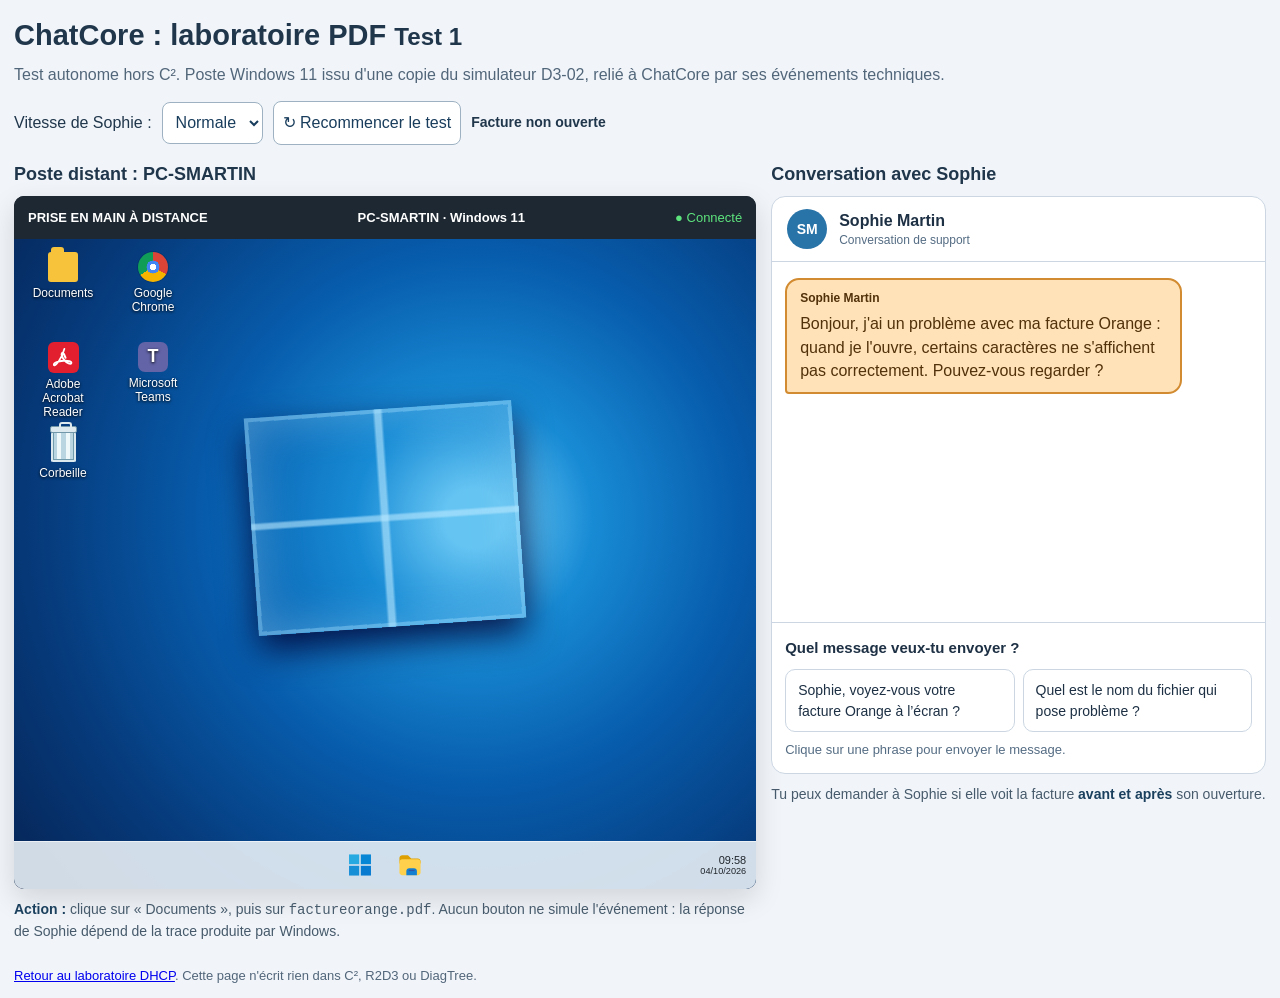
==== lab-pdf.html @ 81108e4c "Publier laboratoire PDF autonome avec vrai Windows D3-02 et dialogue conditionnel" ====
<!doctype html>
<html lang="fr"><head>
<meta charset="utf-8"><meta name="viewport" content="width=device-width, initial-scale=1">
<title>ChatCore - Laboratoire PDF D3-02</title>
<link rel="stylesheet" href="./v0.1/chatcore.css">
<link rel="stylesheet" href="./lab-pdf/windows-c2.css">
<link rel="stylesheet" href="./lab-pdf/windows-scenario.css">
<style>
*{box-sizing:border-box}body{margin:0;background:#f1f5fa;color:#20364b;font:16px/1.5 Arial,sans-serif}
main{max-width:1550px;margin:auto;padding:14px}h1{font-size:clamp(22px,3vw,29px);margin:0}
.intro{margin:5px 0 14px;color:#52667a}.layout{display:grid;grid-template-columns:minmax(0,1.35fr) minmax(340px,0.9fr);gap:15px;align-items:start}
.layout>section{min-width:0}.layout h2{font-size:18px;margin:0 0 8px}
.toolbar{display:flex;gap:10px;flex-wrap:wrap;align-items:center;margin:10px 0 16px}
.toolbar select,.toolbar button{border:1px solid #9db1c2;border-radius:8px;padding:9px;background:white;color:#193d5c;font:inherit;min-height:42px}
.toolbar button{cursor:pointer}.lab-status{font-size:14px;font-weight:bold}
.lab-tip{font-size:14px;margin:10px 0;color:#465a6b}.lab-tip strong{color:#1b405e}
#pdf-windows{min-width:0}#pdf-chat{min-width:0}.chatcore .cc-history{height:clamp(250px,40vh,420px)}
footer{margin-top:14px;font-size:13px;color:#52667a}
@media(max-width:920px){.layout{grid-template-columns:minmax(0,1fr)}}
@media(prefers-color-scheme:dark){body{background:#101b29;color:#eaf1fa}.intro,.lab-tip,footer{color:#bbcadd}.lab-tip strong{color:#e8f1ff}.toolbar select,.toolbar button{background:#20364e;color:#eaf1fa;border-color:#586d80}}
</style>
</head>
<body><main>
<h1>ChatCore : laboratoire PDF <small>Test 1</small></h1>
<p class="intro">Test autonome hors C². Poste Windows 11 issu d'une copie du simulateur D3-02, relié à ChatCore par ses événements techniques.</p>
<div class="toolbar">
<label for="speed">Vitesse de Sophie :</label><select id="speed"><option value="slow">Lente</option><option value="normal" selected>Normale</option><option value="fast">Rapide</option></select>
<button type="button" id="restart">↻ Recommencer le test</button>
<span id="status" class="lab-status" aria-live="polite">Facture non ouverte</span>
</div>
<div class="layout">
<section aria-label="Windows 11 simulé">
<h2>Poste distant : PC-SMARTIN</h2>
<div id="pdf-windows"></div>
<p class="lab-tip"><strong>Action :</strong> clique sur « Documents », puis sur <code>factureorange.pdf</code>. Aucun bouton ne simule l'événement : la réponse de Sophie dépend de la trace produite par Windows.</p>
</section>
<section aria-label="Dialogue client">
<h2>Conversation avec Sophie</h2>
<div id="pdf-chat"></div>
<p class="lab-tip">Tu peux demander à Sophie si elle voit la facture <strong>avant et après</strong> son ouverture.</p>
</section>
</div>
<footer><a href="./">Retour au laboratoire DHCP</a>. Cette page n'écrit rien dans C², R2D3 ou DiagTree.</footer>
</main>
<script src="./v0.1/chatcore.js"></script>
<script src="./v0.1/chatcore-ui.js"></script>
<script src="./lab-pdf/windows-c2.js"></script>
<script src="./lab-pdf/windows-scenario.js"></script>
<script src="./lab-pdf/scenario-chat.js"></script>
<script>
'use strict';
const win=new C2Windows11('#pdf-windows',C2WindowsScenarios.D301);
const ui=ChatCoreUI.mount('#pdf-chat',ChatCorePdfDemo);
const status=document.getElementById('status');
const speed=document.getElementById('speed');
speed.addEventListener('change',()=>ui.setTypingSpeed(speed.value));
document.getElementById('pdf-windows').addEventListener('c2win:file-open',event=>{
  // Ne croire que la trace du vrai simulateur Windows ; ignorer tout autre fichier.
  if(win.has('file-open',e=>e.file==='factureorange.pdf'&&e.app==='chrome')){
    ui.setFacts({invoiceOpened:true});
    status.textContent='Facture ouverte dans Google Chrome';
  }
});
document.getElementById('restart').addEventListener('click',()=>{
  // Nouveau poste et nouvelle conversation ; les autres moteurs et documents restent inchangés.
  win.state={connected:false,association:{...(win.scenario.association||{})},trace:[],openWindow:null,currentFile:null,currentApp:null};
  win.render();
  ui.restart();
  status.textContent='Facture non ouverte';
});
</script></body></html>
---- v0.1/chatcore.css ----
/* ChatCore 0.1 : styles isolés, thèmes C² suivis via html[data-ctp-theme]. */
.chatcore{--cc-panel:#fff;--cc-ink:#1d3044;--cc-muted:#546c83;--cc-border:#cbd6e2;--cc-client:#ffe2b7;--cc-client-ink:#51310a;--cc-client-edge:#d28b30;--cc-me:#c4e5ff;--cc-me-ink:#103d63;--cc-me-edge:#3e93d4;--cc-blue:#1269af;--cc-choice:#fff;display:flex;flex-direction:column;color:var(--cc-ink);background:var(--cc-panel);border:1px solid var(--cc-border);border-radius:14px;overflow:hidden;font:16px/1.45 Arial,sans-serif;min-width:0}
.chatcore *{box-sizing:border-box}.chatcore button{cursor:pointer;font:inherit}.chatcore button:focus-visible{outline:3px solid orange;outline-offset:2px}
.chatcore .cc-head{display:flex;gap:12px;align-items:center;border-bottom:1px solid var(--cc-border);padding:12px 15px}.chatcore .cc-head small{display:block;color:var(--cc-muted);font-size:12px}.chatcore .cc-avatar{width:40px;height:40px;border-radius:50%;display:grid;place-items:center;background:#2873a8;color:white;font-size:14px;font-weight:bold}
.chatcore .cc-history{height:clamp(240px,43vh,460px);overflow-y:auto;padding:16px 13px;display:flex;flex-direction:column;gap:11px}
.chatcore .cc-bubble{max-width:85%;border-radius:14px;padding:10px 13px;overflow-wrap:anywhere;white-space:pre-line}.chatcore .cc-bubble p{margin:0}.chatcore .cc-author{font-size:12px;display:block;margin-bottom:5px}
.chatcore .cc-client{background:var(--cc-client);color:var(--cc-client-ink);border:2px solid var(--cc-client-edge);align-self:flex-start;border-bottom-left-radius:4px}
.chatcore .cc-me{background:var(--cc-me);color:var(--cc-me-ink);border:2px solid var(--cc-me-edge);align-self:flex-end;border-bottom-right-radius:4px}
.chatcore .cc-compose{border-top:1px solid var(--cc-border);padding:13px}.chatcore .cc-compose>strong{font-size:15px}
.chatcore .cc-choices{display:grid;grid-template-columns:repeat(2,minmax(0,1fr));gap:8px;margin-top:10px}
.chatcore .cc-choice{min-height:52px;text-align:left;padding:10px 12px;border-radius:10px;border:1px solid var(--cc-border);background:var(--cc-choice);color:var(--cc-ink);font-size:14px}
.chatcore .cc-choice:hover{border-color:var(--cc-blue)}.chatcore .cc-choice:active{background:var(--cc-me);color:var(--cc-me-ink)}
.chatcore .cc-hint{font-size:13px;color:var(--cc-muted);margin:9px 0 0}
@media(max-width:530px){.chatcore .cc-history{height:38vh;min-height:230px}.chatcore .cc-bubble{max-width:94%}.chatcore .cc-choices{grid-template-columns:1fr}.chatcore .cc-choice{min-height:44px}}
@media(prefers-color-scheme:dark){.chatcore{--cc-panel:#1c2d42;--cc-ink:#edf5fd;--cc-muted:#b7cadb;--cc-border:#4e6680;--cc-client:#66471f;--cc-client-ink:#fff0d6;--cc-client-edge:#ba873e;--cc-me:#174d74;--cc-me-ink:#e9f6ff;--cc-me-edge:#519bcb;--cc-blue:#80c1fa;--cc-choice:#20364e}}

/* Thèmes officiels C². Variables uniquement sur ChatCore, sans modifier le thème hôte.
   Sélecteur plus spécifique que les règles du système sombre navigateur : priorité au choix C². */
html[data-ctp-theme="pure"] .chatcore{
 --cc-panel:var(--ctp-panel,#fff);--cc-ink:var(--ctp-text,#182230);--cc-muted:var(--ctp-muted,#546c83);
 --cc-border:var(--ctp-line,#e7eaf0);--cc-choice:var(--ctp-choice-bg,#fff);
 --cc-blue:var(--ctp-accent,#1769e0);--cc-accent:var(--ctp-accent,#1769e0);--cc-accent-ink:var(--ctp-accent-text,#fff);
 --cc-client:#ffe2b7;--cc-client-ink:#51310a;--cc-client-edge:#d28b30;
 --cc-me:#c4e5ff;--cc-me-ink:#103d63;--cc-me-edge:#3e93d4;
}
html[data-ctp-theme="dark"] .chatcore{
 --cc-panel:var(--ctp-panel,#202633);--cc-ink:var(--ctp-text,#e8edf5);--cc-muted:var(--ctp-muted,#aab5c5);
 --cc-border:var(--ctp-line,#394252);--cc-choice:var(--ctp-choice-bg,#171c25);
 --cc-blue:var(--ctp-accent,#78a8ff);--cc-accent:var(--ctp-accent,#78a8ff);--cc-accent-ink:var(--ctp-accent-text,#101722);
 --cc-client:#62421f;--cc-client-ink:#fff1db;--cc-client-edge:#d6a256;
 --cc-me:#164e74;--cc-me-ink:#ecf8ff;--cc-me-edge:#65afdf;
}
html[data-ctp-theme="neon"] .chatcore{
 --cc-panel:var(--ctp-panel,#041016);--cc-ink:var(--ctp-text,#dffcff);--cc-muted:#a4d7e1;
 --cc-border:var(--ctp-line,#00a9c4);--cc-choice:var(--ctp-choice-bg,#06131a);
 --cc-blue:var(--ctp-accent,#00e5ff);--cc-accent:var(--ctp-accent,#00e5ff);--cc-accent-ink:var(--ctp-accent-text,#001018);
 --cc-client:#302818;--cc-client-ink:#fff1d5;--cc-client-edge:#ffab45;
 --cc-me:#093846;--cc-me-ink:#d9fbff;--cc-me-edge:#00dff0;
}
html[data-ctp-theme="space"] .chatcore{
 --cc-panel:var(--ctp-panel,#080808);--cc-ink:var(--ctp-text,#f5f5f2);--cc-muted:#c0c0ba;
 --cc-border:var(--ctp-line,#666);--cc-choice:var(--ctp-choice-bg,#0a0b0d);
 --cc-blue:var(--ctp-accent,#f4c430);--cc-accent:var(--ctp-accent,#f4c430);--cc-accent-ink:var(--ctp-accent-text,#080808);
 --cc-client:#302a1b;--cc-client-ink:#fff3cf;--cc-client-edge:#f4c430;
 --cc-me:#171e32;--cc-me-ink:#edf0ff;--cc-me-edge:#90aaff;
}
html[data-ctp-theme="80"] .chatcore{
 --cc-panel:var(--ctp-panel,#002824);--cc-ink:var(--ctp-text,#6dff9c);--cc-muted:#8ce4a7;
 --cc-border:var(--ctp-line,#36f58a);--cc-choice:var(--ctp-choice-bg,#001b19);
 --cc-blue:var(--ctp-accent,#36f58a);--cc-accent:var(--ctp-accent,#36f58a);--cc-accent-ink:var(--ctp-accent-text,#001b19);
 --cc-client:#123c2a;--cc-client-ink:#c6ffdb;--cc-client-edge:#a0ffc1;
 --cc-me:#003329;--cc-me-ink:#acffd0;--cc-me-edge:#36f58a;
 font-family:"Courier New",monospace;border-radius:2px;
}
html[data-ctp-theme="80"] .chatcore .cc-bubble,
html[data-ctp-theme="80"] .chatcore .cc-choice{border-radius:2px}
html[data-ctp-theme="neon"] .chatcore .cc-client{box-shadow:inset 3px 0 #ffab4540}
html[data-ctp-theme="neon"] .chatcore .cc-me{box-shadow:inset -3px 0 #00dff040}
html[data-ctp-theme="space"] .chatcore .cc-head{border-bottom-color:#f4c430}
@media(prefers-color-scheme:dark){
 html[data-ctp-theme="pure"] .chatcore{--cc-panel:var(--ctp-panel,#fff);--cc-ink:var(--ctp-text,#182230);--cc-muted:var(--ctp-muted,#546c83);--cc-border:var(--ctp-line,#e7eaf0);--cc-choice:var(--ctp-choice-bg,#fff);--cc-client:#ffe2b7;--cc-client-ink:#51310a;--cc-client-edge:#d28b30;--cc-me:#c4e5ff;--cc-me-ink:#103d63;--cc-me-edge:#3e93d4}
}
---- lab-pdf/windows-c2.css ----
/* Copie de test autonome extraite de chaoli22000bzh/C2 (assets/windows-c2/windows-c2.css), SHA 5d53eb456f920d02187a5eb6496b64cf6fd42f27. Ne pas modifier C2 depuis ce laboratoire. */
/* Windows C² — moteur commun */
.c2win{--line:#d7dde2;--ink:#20252b;--blue:#0b63b6;font:13px "Segoe UI",Arial,sans-serif;color:var(--ink);display:block;background:#101820;border-radius:10px;overflow:hidden;box-shadow:0 10px 28px #0002}
.c2win *{box-sizing:border-box}.c2win button{font:inherit}.c2win-remote{height:43px;padding:0 14px;background:#1d2833;color:#fff;display:flex;align-items:center;justify-content:space-between}.c2win-remote span{color:#5ee47d}.c2win-desktop{height:650px;position:relative;overflow:hidden;background:radial-gradient(circle at 62% 43%,#65c4f2 0 5%,#188bd5 20%,#075cac 45%,#063979 75%,#062455 100%)}
.c2win-desktop:before{content:"";position:absolute;left:50%;top:43%;width:260px;height:210px;transform:translate(-50%,-50%) rotate(-4deg);background:linear-gradient(90deg,transparent 48%,#b9e8ff99 49% 51%,transparent 52%),linear-gradient(0deg,transparent 48%,#b9e8ff99 49% 51%,transparent 52%);border:4px solid #aee5ff77;box-shadow:inset 0 0 45px #bdeeff55,0 15px 35px #003d}
.c2win-icons{position:absolute;z-index:2;top:12px;left:8px;width:190px;display:grid;grid-template-columns:82px 82px;gap:8px}.c2win-icons button{height:82px;border:0;background:transparent;color:#fff;text-shadow:0 1px 3px #000;display:flex;flex-direction:column;align-items:center;gap:4px;cursor:default}.c2win-icons button:hover{background:#ffffff1c;border-radius:5px}.c2win-icons span{font-size:12px;text-align:center}
.c2ico{display:inline-grid;place-items:center;width:30px;height:30px;vertical-align:middle;flex:none}.c2ico.folder{background:#f6c33b;border-radius:3px;position:relative}.c2ico.folder:before{content:"";position:absolute;top:-5px;left:3px;width:13px;height:7px;background:#f6c33b;border-radius:3px 3px 0 0}.c2ico.chrome{border-radius:50%;background:radial-gradient(circle,#fff 0 15%,#4285f4 16% 30%,transparent 31%),conic-gradient(#db4437 0 33%,#f4b400 0 66%,#0f9d58 0);box-shadow:0 0 0 1px #0002}.c2ico.reader{background:#c8202f;border-radius:5px;position:relative}.c2ico.reader:after{content:"A";font:700 21px Georgia;color:#fff;transform:skew(-8deg)}.c2ico.pdf{width:25px;height:32px;background:#fff;border:1px solid #ccd2d7;position:relative}.c2ico.pdf:after{content:"⌁";position:absolute;inset:5px 3px auto;color:#d7192d;font:bold 20px Georgia;transform:rotate(-10deg)}.c2ico.file{background:#477bc4;color:#fff;border-radius:2px}.c2ico.file:after{content:"FILE";font:bold 7px Arial}.c2ico.big{width:68px;height:68px}
.c2win-stage{position:absolute;z-index:4;inset:0 0 48px}.c2win-window{position:absolute;left:4%;top:4%;width:92%;height:91%;background:#fff;border:1px solid #aeb7bf;border-radius:8px;overflow:hidden;box-shadow:0 12px 30px #0005}.c2win-window>header{height:38px;display:flex;align-items:center;justify-content:space-between;padding:0 11px;background:#fbfbfb;border-bottom:1px solid var(--line);font-weight:600}.c2win-window>header button{border:0;background:transparent;font-size:20px;width:35px;height:34px}.c2win-explorerbar,.c2win-browserbar,.c2win-readerbar,.c2win-printbar{height:48px;padding:8px 14px;background:#fff;border-bottom:1px solid var(--line);display:flex;align-items:center;gap:12px}.c2win-browserbar>div{flex:1;background:#f2f3f5;border-radius:16px;padding:6px 12px}.c2win-browserbar button,.c2win-readerbar button,.c2win-printbar button{border:1px solid #bdc5cc;background:#fff;border-radius:5px;padding:7px 11px}.c2win-readerbar button:first-of-type{margin-left:auto}.c2win-files{height:calc(100% - 48px);overflow:auto;padding:5px 14px;background:#fff}.c2win-files>button{width:100%;height:52px;border:0;border-bottom:1px solid #edf0f2;background:#fff;display:flex;align-items:center;gap:12px;text-align:left}.c2win-files>button:hover{background:#e8f2fc}.c2win-files small{display:block;color:#66727c;margin-top:2px}
.c2win-document,.c2win-preview{height:calc(100% - 48px);overflow:auto;background:#5f6469;padding:20px;display:flex;justify-content:center;align-items:flex-start}.c2win-preview{height:calc(100% - 48px);padding:12px}.c2win-printbar{height:48px;justify-content:space-between}.c2win-printbar button{background:#0878d1;color:#fff;border-color:#0878d1}.c2win-paper{width:min(610px,94%);min-height:760px;background:#fff;padding:32px;box-shadow:0 3px 15px #0007}.c2win-browserhome,.c2win-appempty{height:calc(100% - 48px);display:flex;flex-direction:column;align-items:center;justify-content:center;gap:12px}.c2win-browserhome>div{min-width:330px;background:#f1f3f4;border-radius:22px;padding:11px 20px;color:#6b7278}
.c2win-readerhome{height:calc(100% - 48px);display:grid;grid-template-columns:145px 1fr}.c2win-readerhome nav{padding:18px 12px;background:#fafafa;border-right:1px solid #e1e1e1;display:flex;flex-direction:column;gap:11px}.c2win-readerhome main{padding:22px}.c2win-tools{display:grid;grid-template-columns:repeat(4,1fr);gap:8px;margin:18px 0 28px}.c2win-tools span,.c2win-settingcard{border:1px solid #e0e0e0;border-radius:7px;padding:13px;background:#fff}
.c2win-settings{height:100%;display:grid;grid-template-columns:210px 1fr}.c2win-settings nav{background:#f3f3f3;padding:18px 10px;display:flex;flex-direction:column;gap:4px}.c2win-settings nav span,.c2win-settings nav b{padding:8px;border-radius:5px}.c2win-settings nav b{background:#e5e5e5;border-left:3px solid #0878d1}.c2win-settings main{padding:24px;overflow:auto}.c2win-settingcard{margin:8px 0}.c2win-settingcard small{display:block;color:#68727b;margin-top:3px}.c2win-assoc{display:flex;align-items:center;justify-content:space-between;border:1px solid #ddd;border-radius:7px;padding:10px;margin-top:8px}.c2win-assoc button{border:1px solid #ccd2d7;background:#fff;border-radius:5px;padding:7px 10px;display:flex;align-items:center;gap:7px}
.c2win-start{position:absolute;z-index:8;left:50%;bottom:55px;transform:translateX(-50%);width:390px;padding:20px;background:#eef6fbf4;backdrop-filter:blur(20px);border-radius:9px;box-shadow:0 10px 30px #0005}.c2win-search{background:#fff;border:1px solid #ccd5dc;border-radius:5px;padding:9px;margin-bottom:14px}.c2win-start button{width:50%;border:0;background:transparent;padding:9px;display:flex;align-items:center;gap:9px}.c2win-taskbar{position:absolute;z-index:9;bottom:0;left:0;right:0;height:48px;background:#eef5fadf;display:flex;align-items:center;justify-content:center;gap:10px;border-top:1px solid #fff9}.c2win-taskbar button{border:0;background:transparent;width:38px;height:38px}.c2win-taskbar>span{position:absolute;right:75px}.c2win-taskbar time{position:absolute;right:10px;text-align:right;font-size:11px}.c2win-taskbar time small{display:block}.c2win-winlogo{font-size:24px}.c2win-toast{position:absolute;z-index:20;right:15px;bottom:62px;background:#20262ceF;color:#fff;border-radius:7px;padding:11px 14px;box-shadow:0 8px 24px #0005}
@media(max-width:850px){.c2win-desktop{height:590px}.c2win-settings,.c2win-readerhome{grid-template-columns:1fr}.c2win-settings nav,.c2win-readerhome nav{display:none}}
.c2win-choose{padding:28px;max-width:620px;margin:auto}.c2win-choose h2{font-size:19px;margin:0 0 18px}.c2win-choose>button{width:100%;display:flex;align-items:center;gap:13px;border:1px solid #d4d9dd;background:#fff;border-radius:7px;padding:11px;margin:7px 0;text-align:left}.c2win-choose>button:hover{background:#eef6fc}.c2win-choose>button span{display:grid}.c2win-choose small{color:#68727b;margin-top:2px}
.c2ico.teams{background:#6264a7;border-radius:7px;color:#fff}.c2ico.teams:after{content:"T";font:bold 18px Arial}

/* V4.6.155 — le calque de fenêtres ne doit jamais intercepter le bureau quand il est vide */
.c2win-stage{pointer-events:none}.c2win-stage>.c2win-window{pointer-events:auto}
/* Icônes système : silhouettes proches de Windows 11, sans emoji dépendant du navigateur */
.c2win-winlogo{font-size:0!important;position:relative}
.c2win-winlogo:before{content:"";display:block;width:17px;height:17px;margin:auto;background:linear-gradient(90deg,#1267b1 0 47%,transparent 47% 53%,#1267b1 53%),linear-gradient(0deg,#1267b1 0 47%,transparent 47% 53%,#1267b1 53%)}
.c2ico.trash{font-size:0!important;position:relative;width:25px;height:30px;border:2px solid #dce9ef;border-top:0;border-radius:2px;background:linear-gradient(90deg,#b8d5e1 0 20%,#eef8fb 20% 40%,#b8d5e1 40% 60%,#eef8fb 60% 80%,#b8d5e1 80%);box-shadow:inset 0 0 0 1px #6f9bad}
.c2ico.trash:before{content:"";position:absolute;left:-3px;right:-3px;top:-6px;height:5px;background:#dce9ef;border:1px solid #7197a8;border-radius:2px}
.c2ico.trash:after{content:"";position:absolute;width:9px;height:3px;left:6px;top:-10px;border:2px solid #dce9ef;border-bottom:0;border-radius:3px 3px 0 0}
.c2ico.reader{font-size:0!important;background:#d7192d;border-radius:6px;position:relative;overflow:hidden}
.c2ico.reader:after{content:"";position:absolute;inset:5px;background:no-repeat center/contain url("data:image/svg+xml,%3Csvg xmlns='http://www.w3.org/2000/svg' viewBox='0 0 64 64'%3E%3Cpath d='M31 8c-1 13-5 25-12 37-6 10-10 10-11 7-2-5 12-10 25-11 12-1 24 2 23 7-1 4-12 0-20-8-8-8-13-18-10-21 3-3 8 7 12 14' fill='none' stroke='white' stroke-width='5' stroke-linecap='round' stroke-linejoin='round'/%3E%3C/svg%3E")}

/* V4.6.156 — raccourcis bureau réellement interactifs */
.c2win-icons{z-index:12!important;pointer-events:auto!important}.c2win-icons button{pointer-events:auto!important;position:relative;z-index:13}
/* Démarrer Windows 11 : quatre carreaux lisibles à l'échelle de la barre */
.c2win-winlogo{width:42px!important;height:42px!important;padding:0!important}
.c2win-winlogo:before{width:23px!important;height:23px!important;background:linear-gradient(90deg,#087cd5 0 46%,transparent 46% 54%,#087cd5 54%),linear-gradient(0deg,#087cd5 0 46%,transparent 46% 54%,#087cd5 54%)!important}
/* Acrobat Reader : tuile rouge + glyphe Acrobat blanc */
.c2ico.reader{width:31px!important;height:31px!important;background:#e21f2f!important;border-radius:6px!important}
.c2ico.reader:after{inset:4px!important}

/* V4.6.157 — ordre des plans : bureau < fenêtres < Démarrer < barre des tâches */
.c2win-icons{z-index:2!important}.c2win-icons button{z-index:2!important}
.c2win-stage{z-index:20!important}.c2win-start{z-index:40!important}.c2win-taskbar{z-index:50!important}
/* Menu Démarrer plus proche de Windows 11 */
.c2win-start{width:430px!important;padding:22px 26px 24px!important;border-radius:10px!important;background:#edf6fcf7!important}
.c2win-start button{width:33.333%!important;min-height:76px!important;display:inline-flex!important;vertical-align:top;flex-direction:column!important;justify-content:center;gap:5px!important;text-align:center!important}
.c2win-start button[data-c2="settings"]{width:33.333%!important}.c2win-start .c2win-search{margin-bottom:18px!important}
/* Paramètres : cartes réellement navigables */
.c2win-settingcard{width:100%;position:relative;display:block;text-align:left;font:inherit;color:inherit;cursor:pointer}
button.c2win-settingcard{border:1px solid #e0e0e0}.c2win-settingcard em{position:absolute;right:16px;top:50%;transform:translateY(-50%);font-style:normal;font-size:22px}
.c2win-settingcard.muted{cursor:default}.c2win-settings-search{border:1px solid #bfc8cf;border-bottom:2px solid #0878d1;border-radius:5px;padding:9px 11px;margin:12px 0 18px;background:#fff}
.c2win-installed{display:grid;grid-template-columns:38px 1fr 35px;align-items:center;gap:10px;border-bottom:1px solid #e3e6e8;padding:11px 6px}.c2win-installed small{display:block;color:#69757d;margin-top:2px}.c2win-installed button,.c2win-back{border:0;background:transparent;padding:7px}


/* V4.6.170 — finition visuelle du menu Démarrer Windows 11 */
.c2win-start{
 width:440px!important;
 padding:18px 24px 24px!important;
 background:rgba(239,247,252,.97)!important;
 border:1px solid rgba(255,255,255,.85)!important;
 border-radius:12px!important;
 box-shadow:0 18px 42px rgba(0,0,0,.28)!important;
}
.c2win-start .c2win-search{
 height:38px;
 display:flex;
 align-items:center;
 padding:0 12px!important;
 margin:0 0 18px!important;
 background:#fff!important;
 border:1px solid #c8d1d8!important;
 border-bottom:2px solid #1677b8!important;
 border-radius:6px!important;
 color:#333;
 box-shadow:0 1px 2px #0000000d;
}
.c2win-start button{
 width:33.333%!important;
 min-height:92px!important;
 padding:10px 5px!important;
 display:inline-flex!important;
 align-items:center!important;
 justify-content:flex-start!important;
 flex-direction:column!important;
 gap:8px!important;
 border-radius:7px!important;
 line-height:1.2!important;
 color:#111!important;
}
.c2win-start button:hover{background:rgba(255,255,255,.68)!important}
.c2win-start button .c2ico{width:34px;height:34px}
.c2win-start button .c2ico.reader{width:34px!important;height:34px!important}

/* Icône Paramètres : engrenage gris Windows 11, centre bleu */
.c2ico.settings{
 position:relative!important;
 width:38px!important;
 height:38px!important;
 font-size:0!important;
 border-radius:50%!important;
 background:
  radial-gradient(circle at center,#2779ad 0 18%,#f5f8fa 19% 28%,#7d8b95 29% 47%,transparent 48%)!important;
 filter:drop-shadow(0 1px 1px #0002);
}
.c2ico.settings:before{
 content:""!important;
 position:absolute;
 inset:2px;
 background:#7d8b95;
 clip-path:polygon(42% 0,58% 0,62% 13%,72% 17%,83% 9%,94% 20%,86% 31%,90% 41%,100% 45%,100% 60%,87% 64%,83% 74%,91% 84%,80% 95%,69% 87%,59% 91%,56% 100%,42% 100%,38% 87%,28% 83%,17% 91%,6% 80%,14% 69%,10% 59%,0 56%,0 42%,13% 38%,17% 28%,9% 17%,20% 6%,31% 14%,41% 10%);
 z-index:-1;
}
.c2ico.settings:after{
 content:""!important;
 position:absolute;
 left:50%;top:50%;
 width:10px;height:10px;
 transform:translate(-50%,-50%);
 border-radius:50%;
 background:#2779ad;
 border:3px solid #f5f8fa;
}
.c2win-start button[data-c2="settings"]{
 width:33.333%!important;
 min-height:92px!important;
}


/* V4.6.171 — barre des tâches : icônes Windows 11 et Explorateur harmonisées */
.c2win-taskbar button[data-c2="start"],
.c2win-taskbar button[data-c2="explorer"]{
 width:40px!important;height:40px!important;padding:7px!important;
 display:grid!important;place-items:center!important;
}
.c2win-taskbar button[data-c2="start"]:before{
 width:24px!important;height:24px!important;margin:0!important;
 background:
 linear-gradient(90deg,#24a8e0 0 47%,transparent 47% 53%,#0786d5 53%),
 linear-gradient(0deg,#168fd7 0 47%,transparent 47% 53%,#27afe3 53%)!important;
 border-radius:2px;
}
.c2win-taskbar button[data-c2="explorer"] .c2ico.folder{
 width:26px!important;height:21px!important;
 margin:0!important;
 border-radius:3px 3px 4px 4px!important;
 background:linear-gradient(#ffc93e 0 24%,#ffd65b 25% 100%)!important;
 box-shadow:inset 0 1px 0 #fff5;
 position:relative;
}
.c2win-taskbar button[data-c2="explorer"] .c2ico.folder:before{
 top:-5px!important;left:1px!important;width:12px!important;height:7px!important;
 background:#e7a400!important;border-radius:4px 4px 0 0!important;
}
.c2win-taskbar button[data-c2="explorer"] .c2ico.folder:after{
 content:"";position:absolute;left:7px;right:4px;bottom:0;height:7px;
 background:#168bd5;border-radius:4px 4px 0 0;
 box-shadow:inset 0 2px 0 #275ca5;
}


/* V4.6.172 — icônes dédiées de barre des tâches, même boîte et même hauteur réelle */
.c2win-taskbar .c2win-taskicon{
 width:40px!important;height:40px!important;padding:7px!important;
 display:grid!important;place-items:center!important;background:transparent!important;border:0!important;
}
.c2win-taskbar .c2win-taskicon .c2win-tasksvg{
 display:block!important;width:26px!important;height:26px!important;overflow:visible;
}
---- lab-pdf/windows-scenario.css ----
/* Copie de test autonome extraite de chaoli22000bzh/C2 (tps/D3-02/css/windows-scenario.css), SHA e940c7fee7c3c837b032168a2af0dfda6dcd7519. Ne pas modifier C2 depuis ce laboratoire. */
/* D3-01 — document et panne spécifiques */
.d301-invoice{width:min(610px,94%);min-height:760px;background:#fff;color:#171717;padding:25px 29px;box-shadow:0 3px 14px #0007;font:11px Arial,sans-serif;position:relative}
.d301-invoice header{display:grid;grid-template-columns:76px 1fr 160px;gap:18px;align-items:start}.d301-orange{width:72px;height:72px;background:#f16e00;color:#fff;display:flex;align-items:flex-end;padding:7px;font-size:17px;font-weight:700}.d301-invoice h2{color:#f16e00;font-size:26px;margin:7px 0 2px}.d301-invoice header aside{background:#fff1e9;padding:10px;border-radius:6px}.d301-cols{display:grid;grid-template-columns:1fr 1.2fr;gap:26px;margin:28px 0}.d301-invoice h4,.d301-invoice>h3{color:#f16e00}.d301-invoice .contact{border:1px solid #f16e00;border-radius:6px;padding:12px}.d301-invoice>h3{border-top:2px dotted #444;padding-top:9px}.d301-invoice table{width:100%;border-collapse:collapse}.d301-invoice th,.d301-invoice td{padding:8px 5px;border-bottom:1px solid #f16e00;text-align:left}.d301-invoice th{color:#f16e00}.d301-invoice .total{width:230px;margin:14px 0 0 auto;text-align:right;line-height:1.8}.d301-invoice .total b{color:#f16e00;font-size:15px}.d301-invoice footer{position:absolute;bottom:18px;left:29px;right:29px;background:#fff0e8;color:#f16e00;padding:6px;text-align:center}.d301-invoice footer span{float:right;color:#222}
/* D3-01 : défaut volontairement évident pour un premier diagnostic */
.d301-invoice.is-bad{font-family:"Courier New",monospace}.d301-invoice.is-bad header{transform:translateX(17px)}.d301-invoice.is-bad .contact{transform:translateX(-24px) rotate(-1deg);border-right:0}.d301-invoice.is-bad table tr:nth-child(2) td:nth-child(2){transform:translateX(35px)}.d301-invoice.is-bad table tr:nth-child(3) td:first-child{transform:translateX(22px)}.d301-invoice.is-bad .total{transform:translateX(-42px)}.d301-invoice.is-bad footer{left:70px;right:5px}.d301-invoice.is-bad h3{border-top-style:solid}

.d3-diagnostic-tree{min-height:610px;background:#f5f7f9!important;color:#20252b!important;border:1px solid #cbd3d9;border-radius:9px;display:grid;grid-template-rows:auto 1fr auto;overflow:hidden}
.d3-diagnostic-tree>header{padding:14px 16px;background:#fff;border-bottom:1px solid #d8dfe4}.d3-diagnostic-tree>header b,.d3-diagnostic-tree>header small{display:block}.d3-diagnostic-tree>header b{font-size:17px}.d3-diagnostic-tree>header small{color:#68747c;margin-top:3px}
.d3-diag-body{padding:18px;overflow:auto}.d3-diag-kicker{font-size:10px;font-weight:800;letter-spacing:.08em;color:#507086}.d3-diag-step h3{font-size:18px;margin:7px 0 10px;color:#17232b}.d3-diag-step p{line-height:1.5;color:#26343d}.d3-diag-actions{display:grid;gap:9px;margin-top:20px}.d3-diag-actions button{border:1px solid #9fb2c0;background:#fff;color:#17384d;border-radius:7px;padding:11px 12px;text-align:left;font-weight:650}.d3-diag-actions button:hover{background:#eaf4fb}.d3-diag-feedback.warn{margin-top:14px;padding:10px;border-left:4px solid #d79000;background:#fff4d7;color:#5b4300}.d3-diagnostic-tree>footer{display:flex;gap:7px;padding:10px;background:#fff;border-top:1px solid #d8dfe4}.d3-diagnostic-tree>footer button{border:1px solid #b8c4cc;background:#fff;border-radius:6px;padding:7px 9px}.d3-diagnostic-tree>footer button:disabled{opacity:.45}

/* V4.6.157 — éviter qu'un retour à la ligne ressemble à une corruption Reader */
.d301-invoice .contact{min-width:212px}.d301-invoice .contact p{overflow-wrap:normal;word-break:normal}.d301-invoice .contact p:first-of-type{white-space:nowrap;font-size:10px}

/* V4.6.158 — défaut modéré visible dès l'ouverture dans Chrome */
.d301-invoice.is-mild-bad header>div:nth-child(2){transform:translateX(8px)}
.d301-invoice.is-mild-bad .contact{transform:translateX(-7px)}
.d301-invoice.is-mild-bad table tr:nth-child(2) td:nth-child(2){transform:translateX(10px)}
.d301-invoice.is-mild-bad footer{left:39px}
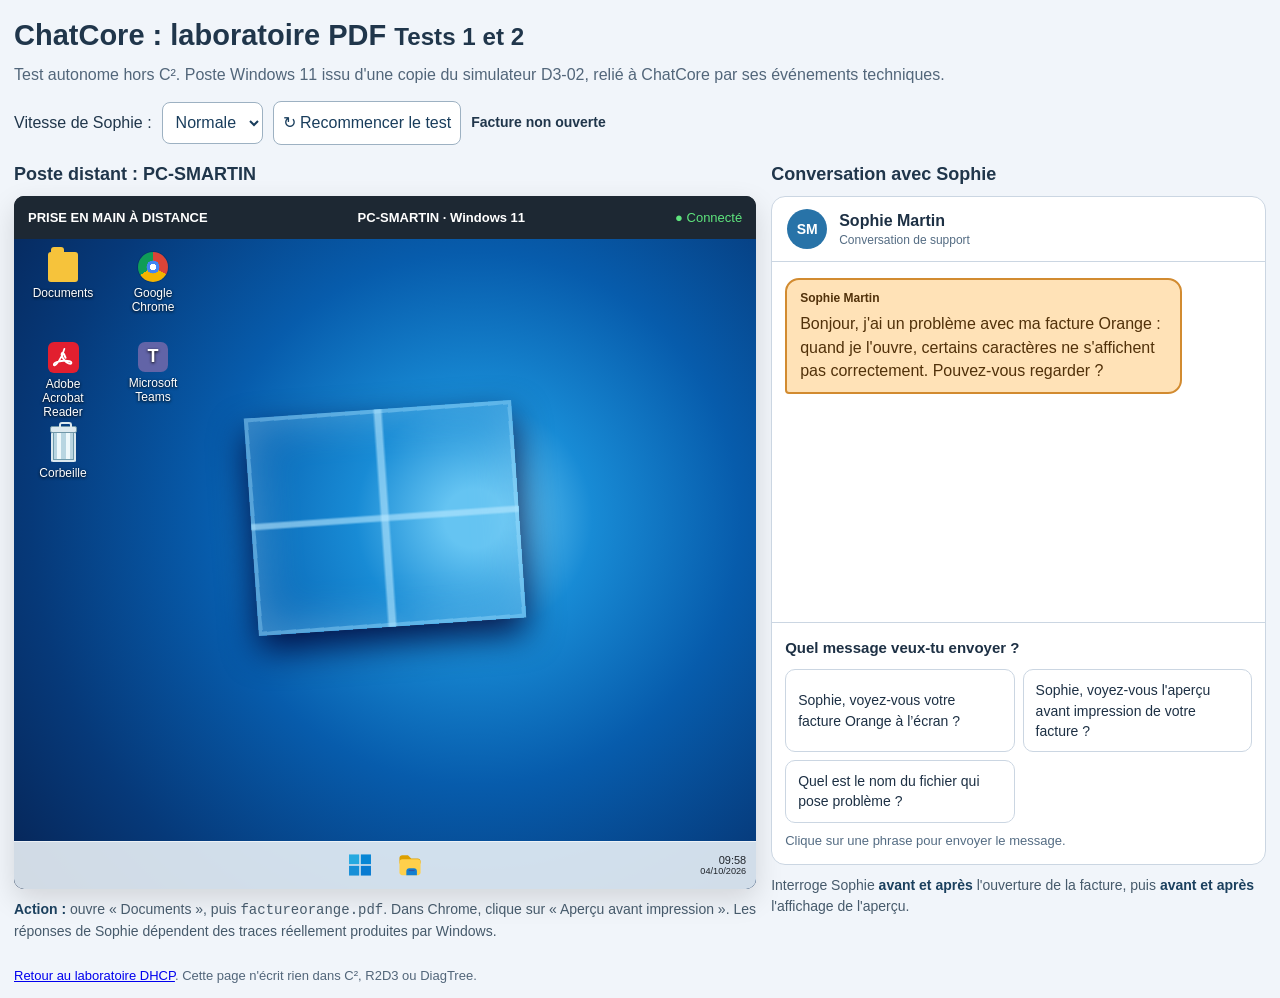
==== commit f7ece9ac: "Relier aperçu avant impression Windows au dialogue ChatCore du labo" ====
--- a/lab-pdf.html
+++ b/lab-pdf.html
@@ -21,7 +21,7 @@
 </style>
 </head>
 <body><main>
-<h1>ChatCore : laboratoire PDF <small>Test 1</small></h1>
+<h1>ChatCore : laboratoire PDF <small>Tests 1 et 2</small></h1>
 <p class="intro">Test autonome hors C². Poste Windows 11 issu d'une copie du simulateur D3-02, relié à ChatCore par ses événements techniques.</p>
 <div class="toolbar">
 <label for="speed">Vitesse de Sophie :</label><select id="speed"><option value="slow">Lente</option><option value="normal" selected>Normale</option><option value="fast">Rapide</option></select>
@@ -32,12 +32,12 @@
 <section aria-label="Windows 11 simulé">
 <h2>Poste distant : PC-SMARTIN</h2>
 <div id="pdf-windows"></div>
-<p class="lab-tip"><strong>Action :</strong> clique sur « Documents », puis sur <code>factureorange.pdf</code>. Aucun bouton ne simule l'événement : la réponse de Sophie dépend de la trace produite par Windows.</p>
+<p class="lab-tip"><strong>Action :</strong> ouvre « Documents », puis <code>factureorange.pdf</code>. Dans Chrome, clique sur « Aperçu avant impression ». Les réponses de Sophie dépendent des traces réellement produites par Windows.</p>
 </section>
 <section aria-label="Dialogue client">
 <h2>Conversation avec Sophie</h2>
 <div id="pdf-chat"></div>
-<p class="lab-tip">Tu peux demander à Sophie si elle voit la facture <strong>avant et après</strong> son ouverture.</p>
+<p class="lab-tip">Interroge Sophie <strong>avant et après</strong> l'ouverture de la facture, puis <strong>avant et après</strong> l'affichage de l'aperçu.</p>
 </section>
 </div>
 <footer><a href="./">Retour au laboratoire DHCP</a>. Cette page n'écrit rien dans C², R2D3 ou DiagTree.</footer>
@@ -61,6 +61,13 @@
     status.textContent='Facture ouverte dans Google Chrome';
   }
 });
+document.getElementById('pdf-windows').addEventListener('c2win:print-preview',()=>{
+  // Vérifier que Chrome a vraiment affiché l'aperçu de la facture ciblée.
+  if(win.has('print-preview',e=>e.file==='factureorange.pdf'&&e.app==='chrome')){
+    ui.setFacts({printPreviewOpened:true});
+    status.textContent='Aperçu de facture affiché dans Google Chrome';
+  }
+});
 document.getElementById('restart').addEventListener('click',()=>{
   // Nouveau poste et nouvelle conversation ; les autres moteurs et documents restent inchangés.
   win.state={connected:false,association:{...(win.scenario.association||{})},trace:[],openWindow:null,currentFile:null,currentApp:null};
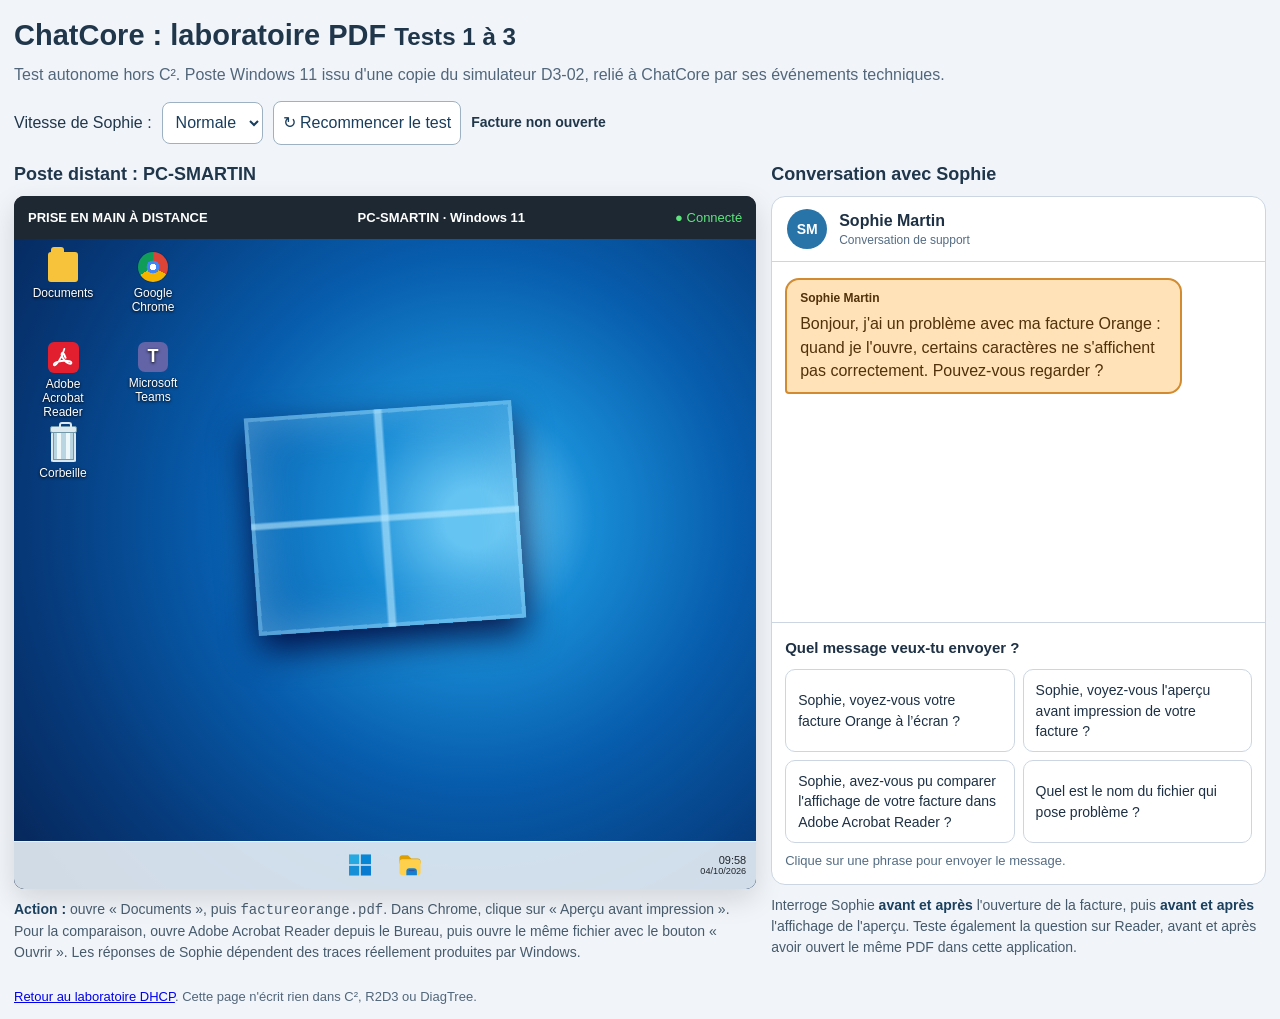
==== commit db31fb95: "Raccorder ouverture réelle du PDF dans Reader au dialogue et au statut" ====
--- a/lab-pdf.html
+++ b/lab-pdf.html
@@ -21,7 +21,7 @@
 </style>
 </head>
 <body><main>
-<h1>ChatCore : laboratoire PDF <small>Tests 1 et 2</small></h1>
+<h1>ChatCore : laboratoire PDF <small>Tests 1 à 3</small></h1>
 <p class="intro">Test autonome hors C². Poste Windows 11 issu d'une copie du simulateur D3-02, relié à ChatCore par ses événements techniques.</p>
 <div class="toolbar">
 <label for="speed">Vitesse de Sophie :</label><select id="speed"><option value="slow">Lente</option><option value="normal" selected>Normale</option><option value="fast">Rapide</option></select>
@@ -32,12 +32,12 @@
 <section aria-label="Windows 11 simulé">
 <h2>Poste distant : PC-SMARTIN</h2>
 <div id="pdf-windows"></div>
-<p class="lab-tip"><strong>Action :</strong> ouvre « Documents », puis <code>factureorange.pdf</code>. Dans Chrome, clique sur « Aperçu avant impression ». Les réponses de Sophie dépendent des traces réellement produites par Windows.</p>
+<p class="lab-tip"><strong>Action :</strong> ouvre « Documents », puis <code>factureorange.pdf</code>. Dans Chrome, clique sur « Aperçu avant impression ». Pour la comparaison, ouvre Adobe Acrobat Reader depuis le Bureau, puis ouvre le même fichier avec le bouton « Ouvrir ». Les réponses de Sophie dépendent des traces réellement produites par Windows.</p>
 </section>
 <section aria-label="Dialogue client">
 <h2>Conversation avec Sophie</h2>
 <div id="pdf-chat"></div>
-<p class="lab-tip">Interroge Sophie <strong>avant et après</strong> l'ouverture de la facture, puis <strong>avant et après</strong> l'affichage de l'aperçu.</p>
+<p class="lab-tip">Interroge Sophie <strong>avant et après</strong> l'ouverture de la facture, puis <strong>avant et après</strong> l'affichage de l'aperçu. Teste également la question sur Reader, avant et après avoir ouvert le même PDF dans cette application.</p>
 </section>
 </div>
 <footer><a href="./">Retour au laboratoire DHCP</a>. Cette page n'écrit rien dans C², R2D3 ou DiagTree.</footer>
@@ -56,9 +56,14 @@
 speed.addEventListener('change',()=>ui.setTypingSpeed(speed.value));
 document.getElementById('pdf-windows').addEventListener('c2win:file-open',event=>{
   // Ne croire que la trace du vrai simulateur Windows ; ignorer tout autre fichier.
-  if(win.has('file-open',e=>e.file==='factureorange.pdf'&&e.app==='chrome')){
+  if(event.detail.file!=='factureorange.pdf')return;
+  if(event.detail.app==='chrome'&&win.has('file-open',e=>e.file==='factureorange.pdf'&&e.app==='chrome')){
     ui.setFacts({invoiceOpened:true});
     status.textContent='Facture ouverte dans Google Chrome';
+  }
+  if(event.detail.app==='reader'&&win.has('file-open',e=>e.file==='factureorange.pdf'&&e.app==='reader')){
+    ui.setFacts({readerOpened:true});
+    status.textContent='Facture ouverte dans Adobe Acrobat Reader';
   }
 });
 document.getElementById('pdf-windows').addEventListener('c2win:print-preview',()=>{
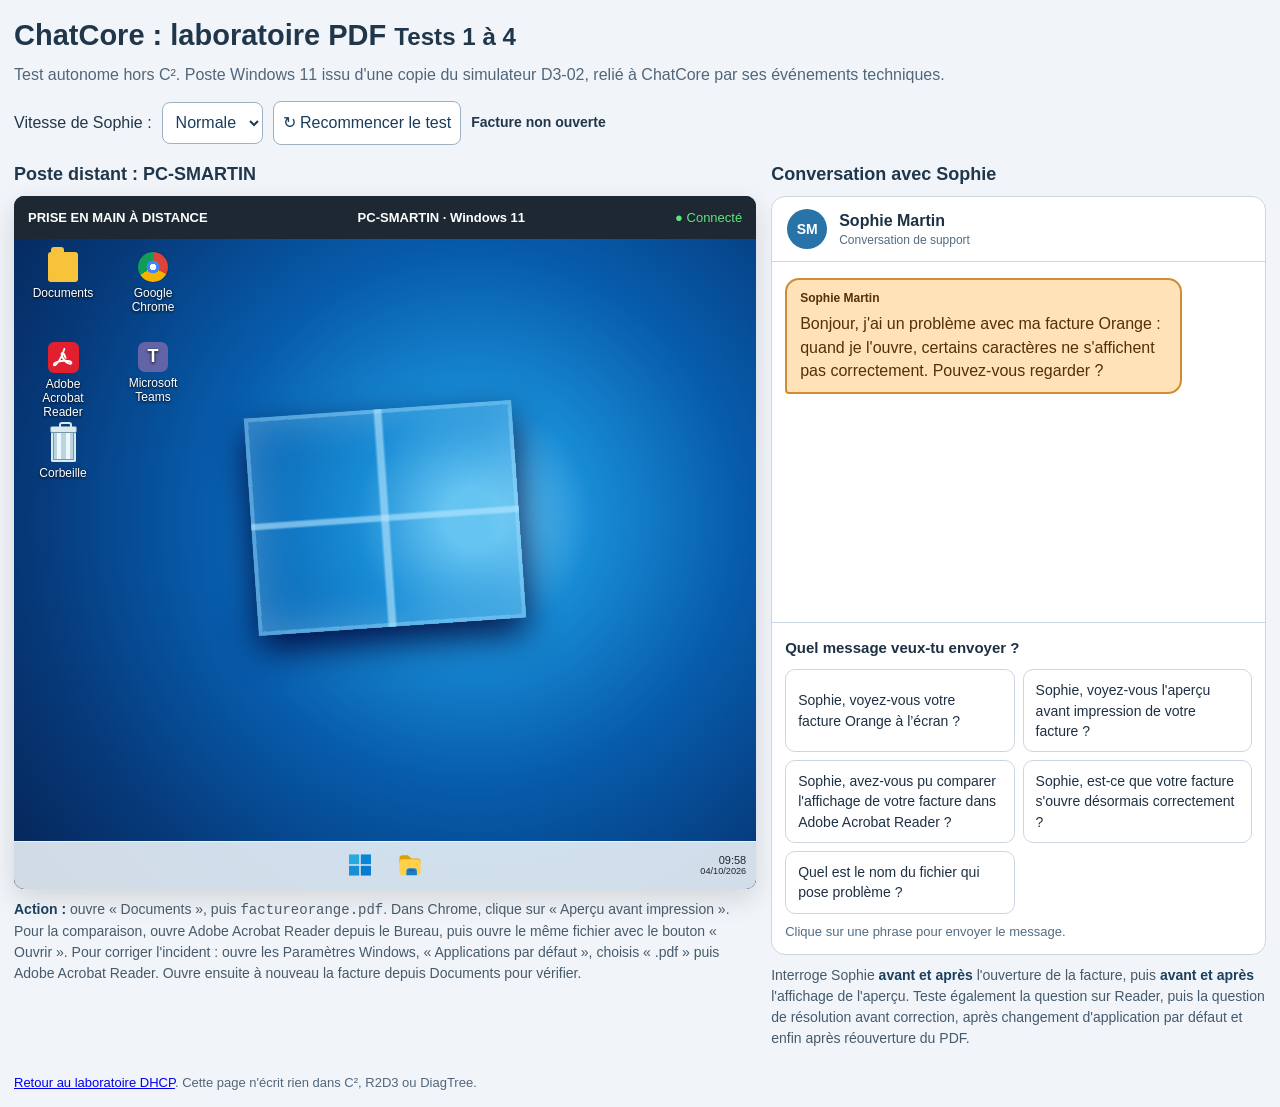
==== commit 42a22189: "Contrôler changement .pdf et réouverture postérieure avant confirmation de résolution" ====
--- a/lab-pdf.html
+++ b/lab-pdf.html
@@ -21,7 +21,7 @@
 </style>
 </head>
 <body><main>
-<h1>ChatCore : laboratoire PDF <small>Tests 1 à 3</small></h1>
+<h1>ChatCore : laboratoire PDF <small>Tests 1 à 4</small></h1>
 <p class="intro">Test autonome hors C². Poste Windows 11 issu d'une copie du simulateur D3-02, relié à ChatCore par ses événements techniques.</p>
 <div class="toolbar">
 <label for="speed">Vitesse de Sophie :</label><select id="speed"><option value="slow">Lente</option><option value="normal" selected>Normale</option><option value="fast">Rapide</option></select>
@@ -32,12 +32,12 @@
 <section aria-label="Windows 11 simulé">
 <h2>Poste distant : PC-SMARTIN</h2>
 <div id="pdf-windows"></div>
-<p class="lab-tip"><strong>Action :</strong> ouvre « Documents », puis <code>factureorange.pdf</code>. Dans Chrome, clique sur « Aperçu avant impression ». Pour la comparaison, ouvre Adobe Acrobat Reader depuis le Bureau, puis ouvre le même fichier avec le bouton « Ouvrir ». Les réponses de Sophie dépendent des traces réellement produites par Windows.</p>
+<p class="lab-tip"><strong>Action :</strong> ouvre « Documents », puis <code>factureorange.pdf</code>. Dans Chrome, clique sur « Aperçu avant impression ». Pour la comparaison, ouvre Adobe Acrobat Reader depuis le Bureau, puis ouvre le même fichier avec le bouton « Ouvrir ». Pour corriger l'incident : ouvre les Paramètres Windows, « Applications par défaut », choisis « .pdf » puis Adobe Acrobat Reader. Ouvre ensuite à nouveau la facture depuis Documents pour vérifier.</p>
 </section>
 <section aria-label="Dialogue client">
 <h2>Conversation avec Sophie</h2>
 <div id="pdf-chat"></div>
-<p class="lab-tip">Interroge Sophie <strong>avant et après</strong> l'ouverture de la facture, puis <strong>avant et après</strong> l'affichage de l'aperçu. Teste également la question sur Reader, avant et après avoir ouvert le même PDF dans cette application.</p>
+<p class="lab-tip">Interroge Sophie <strong>avant et après</strong> l'ouverture de la facture, puis <strong>avant et après</strong> l'affichage de l'aperçu. Teste également la question sur Reader, puis la question de résolution avant correction, après changement d'application par défaut et enfin après réouverture du PDF.</p>
 </section>
 </div>
 <footer><a href="./">Retour au laboratoire DHCP</a>. Cette page n'écrit rien dans C², R2D3 ou DiagTree.</footer>
@@ -64,6 +64,7 @@
   if(event.detail.app==='reader'&&win.has('file-open',e=>e.file==='factureorange.pdf'&&e.app==='reader')){
     ui.setFacts({readerOpened:true});
     status.textContent='Facture ouverte dans Adobe Acrobat Reader';
+    syncRepairState();
   }
 });
 document.getElementById('pdf-windows').addEventListener('c2win:print-preview',()=>{
@@ -73,6 +74,24 @@
     status.textContent='Aperçu de facture affiché dans Google Chrome';
   }
 });
+// Vérification exige un changement d'association ET une ouverture postérieure du PDF.
+function syncRepairState(){
+  const trace=win.getTrace();
+  let changedAt=-1;
+  for(let i=0;i<trace.length;i++){
+    if(trace[i].type==='association-change'&&trace[i].ext==='.pdf')
+      changedAt=i;
+  }
+  const associated=win.state.association['.pdf']==='reader';
+  const changed=associated&&changedAt>=0&&trace[changedAt].app==='reader';
+  const verified=changed&&trace.slice(changedAt+1).some(e=>e.type==='file-open'&&e.file==='factureorange.pdf'&&e.app==='reader');
+  ui.setFacts({pdfAssociationChanged:changed,repairVerified:verified});
+  if(verified)status.textContent='Correction vérifiée : la facture s’ouvre dans Reader';
+  else if(changed)status.textContent='Reader défini par défaut : vérification nécessaire';
+}
+document.getElementById('pdf-windows').addEventListener('c2win:association-change',event=>{
+  if(event.detail.ext==='.pdf')syncRepairState();
+});
 document.getElementById('restart').addEventListener('click',()=>{
   // Nouveau poste et nouvelle conversation ; les autres moteurs et documents restent inchangés.
   win.state={connected:false,association:{...(win.scenario.association||{})},trace:[],openWindow:null,currentFile:null,currentApp:null};
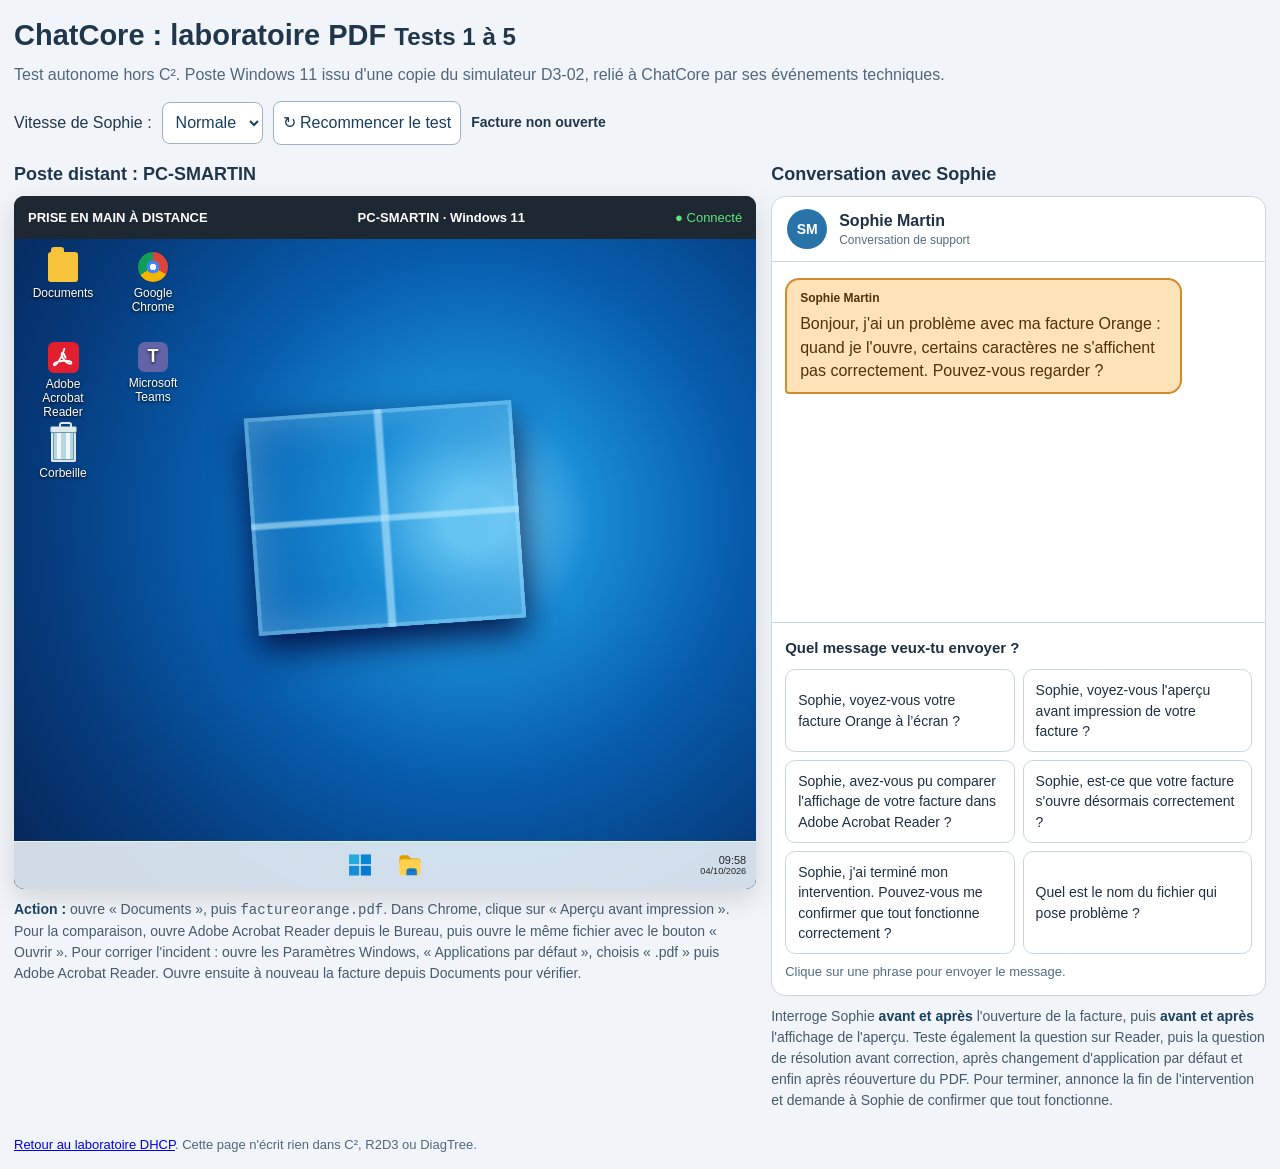
==== commit 2d84b6cd: "Présenter la clôture dans le parcours de laboratoire PDF" ====
--- a/lab-pdf.html
+++ b/lab-pdf.html
@@ -21,7 +21,7 @@
 </style>
 </head>
 <body><main>
-<h1>ChatCore : laboratoire PDF <small>Tests 1 à 4</small></h1>
+<h1>ChatCore : laboratoire PDF <small>Tests 1 à 5</small></h1>
 <p class="intro">Test autonome hors C². Poste Windows 11 issu d'une copie du simulateur D3-02, relié à ChatCore par ses événements techniques.</p>
 <div class="toolbar">
 <label for="speed">Vitesse de Sophie :</label><select id="speed"><option value="slow">Lente</option><option value="normal" selected>Normale</option><option value="fast">Rapide</option></select>
@@ -37,7 +37,7 @@
 <section aria-label="Dialogue client">
 <h2>Conversation avec Sophie</h2>
 <div id="pdf-chat"></div>
-<p class="lab-tip">Interroge Sophie <strong>avant et après</strong> l'ouverture de la facture, puis <strong>avant et après</strong> l'affichage de l'aperçu. Teste également la question sur Reader, puis la question de résolution avant correction, après changement d'application par défaut et enfin après réouverture du PDF.</p>
+<p class="lab-tip">Interroge Sophie <strong>avant et après</strong> l'ouverture de la facture, puis <strong>avant et après</strong> l'affichage de l'aperçu. Teste également la question sur Reader, puis la question de résolution avant correction, après changement d'application par défaut et enfin après réouverture du PDF. Pour terminer, annonce la fin de l'intervention et demande à Sophie de confirmer que tout fonctionne.</p>
 </section>
 </div>
 <footer><a href="./">Retour au laboratoire DHCP</a>. Cette page n'écrit rien dans C², R2D3 ou DiagTree.</footer>
